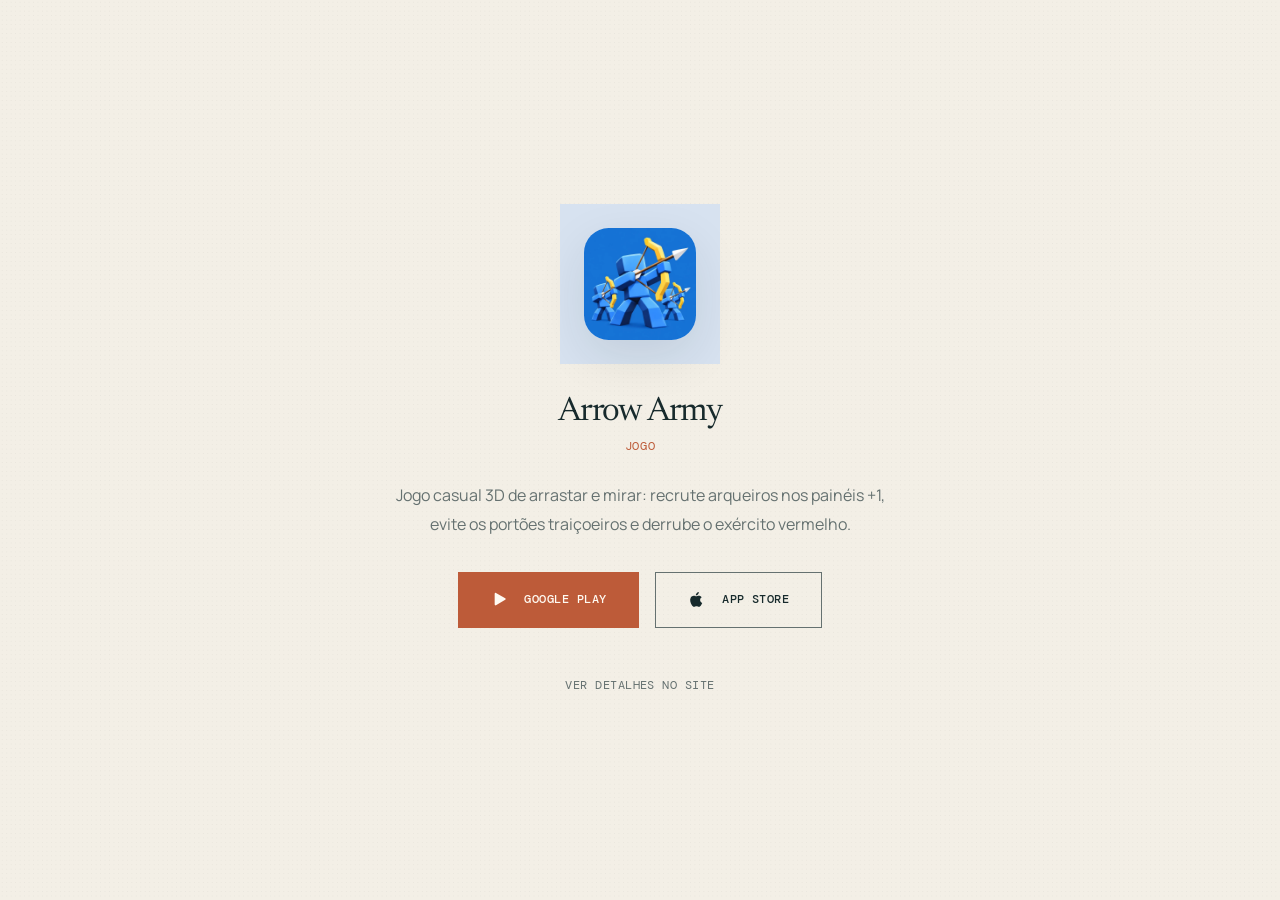
==== ir/arrow-army/index.html @ cd556f55 "feat: add intelligent redirection for app stores with new short links - Implemented a new feature fo" ====
<!DOCTYPE html>
<html lang="pt-BR">
<head>
  <meta charset="UTF-8">
  <meta name="viewport" content="width=device-width, initial-scale=1.0">
  <meta name="theme-color" content="#f3efe6">
  <meta name="robots" content="noindex, nofollow">
  <meta name="description" content="Jogo casual 3D de arrastar e mirar: recrute arqueiros nos painéis +1, evite os portões traiçoeiros e derrube o exército vermelho.">
  <meta property="og:title" content="Arrow Army — AS Software">
  <meta property="og:description" content="Jogo casual 3D de arrastar e mirar: recrute arqueiros nos painéis +1, evite os portões traiçoeiros e derrube o exército vermelho.">
  <meta property="og:type" content="website">
  <meta property="og:url" content="https://andresalvador.com/ir/arrow-army/">
  <meta property="og:image" content="https://andresalvador.com/assets/img/apps/arrow-army.webp">
  <meta property="og:image:width" content="512">
  <meta property="og:image:height" content="512">
  <meta property="og:image:alt" content="Ícone do aplicativo Arrow Army">
  <meta name="twitter:card" content="summary">
  <meta name="twitter:title" content="Arrow Army — AS Software">
  <meta name="twitter:description" content="Jogo casual 3D de arrastar e mirar: recrute arqueiros nos painéis +1, evite os portões traiçoeiros e derrube o exército vermelho.">
  <meta name="twitter:image" content="https://andresalvador.com/assets/img/apps/arrow-army.webp">
  <title>Arrow Army — AS Software</title>
  <link rel="icon" href="../../assets/img/favicon.svg" type="image/svg+xml">

  <link rel="preconnect" href="https://fonts.googleapis.com">
  <link rel="preconnect" href="https://fonts.gstatic.com" crossorigin>
  <link href="https://fonts.googleapis.com/css2?family=DM+Mono:wght@300;400;500&family=Manrope:wght@400;500;600&family=Newsreader:opsz,wght@6..72,400;6..72,500&display=swap" rel="stylesheet">

  <link rel="stylesheet" href="../../assets/css/base/_tokens.css">
  <link rel="stylesheet" href="../../assets/css/base/_reset.css">
  <link rel="stylesheet" href="../../assets/css/base/_base.css">
  <link rel="stylesheet" href="../../assets/css/components/_button.css">
  <link rel="stylesheet" href="../../assets/css/components/_app-directory.css">
  <link rel="stylesheet" href="../../assets/css/components/_redirect.css">
  <script>document.documentElement.classList.add("js");</script>
</head>
<body>
  <main class="redirect">
    <article class="app-detail app-detail--arrow-army is-active" data-store-redirect>
      <div class="app-detail__visual">
        <img src="../../assets/img/apps/arrow-army.webp" width="512" height="512" alt="Ícone do aplicativo Arrow Army">
      </div>
      <h1 class="app-detail__title">Arrow Army</h1>
      <p class="app-detail__category">Jogo</p>
      <p class="app-detail__description">Jogo casual 3D de arrastar e mirar: recrute arqueiros nos painéis +1, evite os portões traiçoeiros e derrube o exército vermelho.</p>
      <div class="app-detail__actions">
        <a class="btn btn--primary" href="https://play.google.com/store/apps/details?id=com.andre.gamefunmobile" target="_blank" rel="noopener" data-store="android"><svg viewBox="0 0 24 24" aria-hidden="true"><path d="M5 3.6c0-.9 1-1.5 1.8-1L19.4 10c.8.5.8 1.6 0 2.1L6.8 19.5c-.8.5-1.8-.1-1.8-1V3.6Z"/></svg>Google Play</a>
        <a class="btn btn--secondary" href="https://apps.apple.com/br/app/arrow-army/id6821693055" target="_blank" rel="noopener" data-store="ios"><svg viewBox="0 0 24 24" aria-hidden="true"><path d="M16.5 12.3c0-2.6 2.1-3.8 2.2-3.9-1.2-1.7-3-2-3.7-2-1.6-.2-3 .9-3.8.9-.8 0-2-.9-3.3-.9-1.7 0-3.3 1-4.1 2.5-1.8 3.1-.5 7.6 1.3 10.1.9 1.2 1.9 2.6 3.2 2.6 1.3-.1 1.8-.8 3.3-.8 1.5 0 1.9.8 3.3.8 1.4 0 2.2-1.2 3.1-2.5.8-1.1 1.2-2.2 1.4-2.7-1.7-.7-2.9-2.4-2.9-4.1Z"/><path d="M13.7 4.6c.7-.9 1.2-2.1 1.1-3.3-1 .1-2.3.7-3 1.6-.7.8-1.3 2.1-1.1 3.3 1.1.1 2.3-.6 3-1.6Z"/></svg>App Store</a>
      </div>
      <a class="app-detail__back" href="../../apps.html#app-detail-arrow-army">Ver detalhes no site</a>
    </article>
  </main>

  <script src="../../assets/js/main.js?v=20261017"></script>
</body>
</html>
---- assets/css/base/_tokens.css ----
:root {
  /* Palette: parchment, ink and oxidised copper. */
  --color-bg: #f3efe6;
  --color-bg-soft: #f8f5ef;
  --color-surface: #ebe5da;
  --color-surface-dark: #183235;
  --color-surface-dark-soft: rgba(24, 50, 53, 0.9);
  --color-text: #172a2c;
  --color-text-muted: #657170;
  --color-primary: #bd5b39;
  --color-primary-hover: #9d452b;
  --color-primary-contrast: #fffaf2;
  --color-accent: #bd5b39;
  --color-sage: #809186;
  --color-gold: #c8a36a;
  --color-border: #d8cdbd;
  --color-border-dark: #355052;
  --color-white: #fffdf8;

  --font-heading: "Newsreader", "Iowan Old Style", "Palatino Linotype", Georgia, serif;
  --font-body: "Manrope", "Avenir Next", Arial, sans-serif;
  --font-mono: "DM Mono", "SFMono-Regular", Consolas, monospace;

  --fs-100: 0.6875rem;
  --fs-200: 0.75rem;
  --fs-300: 0.875rem;
  --fs-400: 1rem;
  --fs-500: 1.25rem;
  --fs-600: 1.75rem;
  --fs-650: 2.1rem;
  --fs-700: clamp(2.4rem, 4.1vw, 4.1rem);
  --fs-800: clamp(3.5rem, 6.3vw, 6.2rem);

  --fw-light: 300;
  --fw-regular: 400;
  --fw-medium: 500;
  --fw-semibold: 600;

  --lh-tight: 0.96;
  --lh-snug: 1.16;
  --lh-normal: 1.65;
  --lh-loose: 1.85;

  --space-050: 0.25rem;
  --space-100: 0.5rem;
  --space-150: 0.625rem;
  --space-200: 0.75rem;
  --space-300: 1rem;
  --space-400: 1.5rem;
  --space-500: 2rem;
  --space-600: 3rem;
  --space-700: 4rem;
  --space-800: 6rem;
  --space-900: 8rem;
  --space-1000: 10rem;

  --container-max: 90rem;
  --container-copy: 78rem;
  --container-padding: clamp(1.25rem, 4vw, 4rem);
  --header-height: 5.75rem;

  --radius-sm: 0.375rem;
  --radius-md: 0.75rem;
  --radius-lg: 1.5rem;
  --radius-xl: 2rem;
  --radius-full: 999rem;

  --shadow-sm: 0 0.25rem 1rem rgba(23, 42, 44, 0.06);
  --shadow-md: 0 1rem 3rem rgba(23, 42, 44, 0.1);
  --shadow-lg: 0 2rem 5rem rgba(23, 42, 44, 0.14);

  --transition-fast: 180ms cubic-bezier(0.2, 0.8, 0.2, 1);
  --transition-base: 420ms cubic-bezier(0.16, 1, 0.3, 1);
  --transition-slow: 900ms cubic-bezier(0.16, 1, 0.3, 1);

  --z-header: 100;
  --z-overlay: 200;
  --z-modal: 300;
}
---- assets/css/base/_base.css ----
html {
  scroll-padding-top: var(--header-height);
  /* `clip` (em vez de `hidden`) impede o pan lateral no iOS Safari sem
     transformar o documento em contêiner de rolagem. */
  overflow-x: clip;
}

body {
  overflow-x: hidden;
  overflow-x: clip;
  overflow-wrap: break-word;
  font-family: var(--font-body);
  font-size: var(--fs-400);
  font-weight: var(--fw-regular);
  color: var(--color-text);
  background: var(--color-bg);
}

body::before {
  position: fixed;
  inset: 0;
  z-index: -1;
  pointer-events: none;
  opacity: 0.35;
  content: "";
  background-image: radial-gradient(rgba(23, 42, 44, 0.13) 0.035rem, transparent 0.035rem);
  background-size: 0.28rem 0.28rem;
}

h1,
h2,
h3,
h4 {
  font-family: var(--font-heading);
  font-weight: var(--fw-regular);
  line-height: var(--lh-tight);
  letter-spacing: -0.035em;
  color: var(--color-text);
}

h1 { font-size: var(--fs-800); }
h2 { font-size: var(--fs-700); }
h3 { font-size: var(--fs-600); }
h4 { font-size: var(--fs-500); }

h1 em,
h2 em {
  font-weight: var(--fw-regular);
  color: var(--color-primary);
}

p { max-width: 65ch; }

small {
  font-size: var(--fs-200);
  color: var(--color-text-muted);
}

::selection {
  color: var(--color-primary-contrast);
  background: var(--color-primary);
}

:focus-visible {
  outline: 0.125rem solid var(--color-accent);
  outline-offset: 0.25rem;
}

.skip-link {
  position: fixed;
  top: var(--space-300);
  left: var(--space-300);
  z-index: var(--z-modal);
  padding: var(--space-200) var(--space-400);
  color: var(--color-white);
  background: var(--color-text);
  transform: translateY(-200%);
  transition: transform var(--transition-fast);
}

.skip-link:focus { transform: translateY(0); }

@media (max-width: 768px) {
  body { font-size: var(--fs-300); }
}
---- assets/css/components/_button.css ----
.btn {
  display: inline-flex;
  align-items: center;
  justify-content: center;
  gap: var(--space-300);
  min-height: 3.5rem;
  padding: var(--space-300) var(--space-500);
  border: 0.0625rem solid transparent;
  border-radius: 0;
  font-family: var(--font-mono);
  font-size: var(--fs-200);
  font-weight: var(--fw-medium);
  letter-spacing: 0.04em;
  text-transform: uppercase;
  white-space: nowrap;
  transition: color var(--transition-fast), background-color var(--transition-fast), border-color var(--transition-fast), transform var(--transition-fast);
}

.btn:hover { transform: translateY(-0.15rem); }
.btn:active { transform: translateY(0); }

.btn--primary {
  color: var(--color-primary-contrast);
  background: var(--color-primary);
  border-color: var(--color-primary);
}

.btn--primary:hover {
  background: var(--color-primary-hover);
  border-color: var(--color-primary-hover);
}

.btn--secondary {
  color: var(--color-text);
  background: transparent;
  border-color: var(--color-text-muted);
}

.btn--secondary:hover {
  color: var(--color-bg-soft);
  background: var(--color-text);
  border-color: var(--color-text);
}
---- assets/css/components/_app-directory.css ----
/* Diretório de apps — serve a página apps.html: lista todos os apps e
   exibe o detalhe de um app por vez, centralizado, na mesma página. */

.app-directory__back {
  display: inline-flex;
  align-items: center;
  gap: var(--space-100);
  margin-bottom: var(--space-500);
  font-family: var(--font-mono);
  font-size: var(--fs-200);
  letter-spacing: 0.04em;
  text-transform: uppercase;
  color: var(--color-text-muted);
  transition: color var(--transition-fast);
}

.app-directory__back:hover { color: var(--color-primary); }

.app-list {
  display: grid;
  gap: var(--space-300);
}

.app-list__item {
  display: grid;
  grid-template-columns: auto minmax(0, 1fr) auto;
  align-items: center;
  gap: var(--space-400);
  padding: var(--space-400);
  border: 0.0625rem solid var(--color-border);
  transition: transform var(--transition-base), border-color var(--transition-base);
}

.app-list__item:hover,
.app-list__item:focus-visible {
  border-color: var(--color-primary);
  transform: translateX(0.5rem);
}

.app-list__icon {
  display: grid;
  place-items: center;
  width: 4.5rem;
  aspect-ratio: 1;
  background: var(--app-wash);
}

.app-list__icon img {
  width: 3rem;
  border-radius: 22%;
  box-shadow: var(--shadow-sm);
}

.app-list__body {
  display: flex;
  align-items: baseline;
  flex-wrap: wrap;
  column-gap: var(--space-300);
  min-width: 0;
}

.app-list__name {
  font-size: var(--fs-500);
  color: var(--color-text);
}

.app-list__category {
  font-family: var(--font-mono);
  font-size: var(--fs-100);
  letter-spacing: 0.06em;
  text-transform: uppercase;
  color: var(--color-primary);
}

.app-list__arrow {
  color: var(--color-primary);
  transition: transform var(--transition-fast);
}

.app-list__item:hover .app-list__arrow,
.app-list__item:focus-visible .app-list__arrow {
  transform: translateX(0.25rem);
}

/* Detalhe centralizado */
.app-detail {
  display: grid;
  justify-items: center;
  max-width: 36rem;
  margin-inline: auto;
  padding-block: var(--space-700);
  text-align: center;
}

.app-detail__visual {
  display: grid;
  place-items: center;
  width: 10rem;
  aspect-ratio: 1;
  margin-bottom: var(--space-500);
  background: var(--app-wash);
}

.app-detail__visual img {
  width: 7rem;
  border-radius: 22%;
  box-shadow: var(--shadow-md);
}

.app-detail__title { font-size: var(--fs-650); }

.app-detail__category {
  margin-top: var(--space-100);
  font-family: var(--font-mono);
  font-size: var(--fs-200);
  letter-spacing: 0.06em;
  text-transform: uppercase;
  color: var(--color-primary);
}

.app-detail__description {
  max-width: 32rem;
  margin-top: var(--space-400);
  line-height: var(--lh-loose);
  color: var(--color-text-muted);
}

.app-detail__actions {
  display: flex;
  flex-wrap: wrap;
  justify-content: center;
  gap: var(--space-300);
  margin-top: var(--space-500);
}

.app-detail__actions svg {
  width: 1.1rem;
  fill: currentColor;
}

.app-detail__back {
  margin-top: var(--space-600);
  font-family: var(--font-mono);
  font-size: var(--fs-200);
  letter-spacing: 0.04em;
  text-transform: uppercase;
  color: var(--color-text-muted);
  transition: color var(--transition-fast);
}

.app-detail__back:hover { color: var(--color-primary); }

/* Rodapé do detalhe: copiar o link curto do app e voltar para a lista */
.app-detail__footer {
  display: flex;
  flex-wrap: wrap;
  align-items: center;
  justify-content: center;
  gap: var(--space-200) var(--space-300);
  margin-top: var(--space-600);
}

.app-detail__footer .app-detail__back { margin-top: 0; }

.app-detail__copy {
  display: none;
  align-items: center;
  gap: var(--space-100);
  font-family: var(--font-mono);
  font-size: var(--fs-200);
  letter-spacing: 0.04em;
  text-transform: uppercase;
  white-space: nowrap;
  color: var(--color-text-muted);
  transition: color var(--transition-fast);
}

.js .app-detail__copy { display: inline-flex; }

.app-detail__copy:hover { color: var(--color-primary); }

.app-detail__copy.is-copied { color: var(--color-sage); }

.app-detail__copy svg {
  flex-shrink: 0;
  width: 1rem;
  fill: none;
  stroke: currentColor;
  stroke-linecap: round;
  stroke-linejoin: round;
  stroke-width: 1.5;
}

/* Wash por app — compartilhado entre item da lista e painel de detalhe */
.app-list__item--luma,
.app-detail--luma { --app-wash: #ddd9d2; }

.app-list__item--celllab,
.app-detail--celllab { --app-wash: #d6ebe3; }

.app-list__item--flora,
.app-detail--flora { --app-wash: #f0dddd; }

.app-list__item--radio,
.app-detail--radio { --app-wash: #eee0d8; }

.app-list__item--arrow-army,
.app-detail--arrow-army { --app-wash: #d7e2f0; }

/* Estado da página: lista ou detalhe. Sem JS, ambos ficam visíveis e
   navegáveis por âncora — segue o precedente de _portfolio.css:641. */
.js .app-list.is-hidden { display: none; }
.js .app-detail { display: none; }
.js .app-detail.is-active { display: grid; }

/* Modo de detalhe: com um app aberto, a tela mostra só o card do app,
   centralizado na altura restante da viewport, sem cabeçalho de coleção,
   link "voltar ao site" ou rodapé do site — e sem permitir rolagem. */
body.app-detail-open { overflow: hidden; }

body.app-detail-open .app-directory__back,
body.app-detail-open .collection-heading,
body.app-detail-open .site-footer {
  display: none;
}

body.app-detail-open .apps-section {
  display: flex;
  flex-direction: column;
  justify-content: center;
  align-items: center;
  min-height: 100vh;
  padding-block: 0;
  padding-top: var(--header-height);
  box-sizing: border-box;
}

body.app-detail-open .app-detail {
  padding-block: var(--space-400);
}

@media (max-height: 700px) {
  body.app-detail-open .app-detail { padding-block: var(--space-300); }
  body.app-detail-open .app-detail__visual { width: 6rem; margin-bottom: var(--space-300); }
  body.app-detail-open .app-detail__visual img { width: 4.25rem; }
  body.app-detail-open .app-detail__description { margin-top: var(--space-300); }
  body.app-detail-open .app-detail__actions { margin-top: var(--space-300); }
  body.app-detail-open .app-detail__footer { margin-top: var(--space-400); }
}

/* Botão "Ver todos os apps" no fim da seção Aplicativos da landing */
.app-grid-footer {
  display: flex;
  justify-content: center;
  margin-top: var(--space-600);
}

@media (max-width: 1180px) {
  .app-detail { padding-block: var(--space-600); }
}

@media (max-width: 768px) {
  .app-list__item { gap: var(--space-300); padding: var(--space-300); }
  .app-list__icon { width: 3.75rem; }
  .app-list__icon img { width: 2.5rem; }
  .app-detail__visual { width: 8.5rem; }
  .app-detail__visual img { width: 6rem; }
}

@media (max-width: 540px) {
  .app-list__item { grid-template-columns: auto minmax(0, 1fr); }
  .app-list__arrow { display: none; }
  .app-list__body { flex-direction: column; align-items: flex-start; gap: var(--space-050); }
  .app-detail__visual { width: 7rem; }
  .app-detail__visual img { width: 5rem; }
  .app-detail__actions { align-items: stretch; flex-direction: column; }
}
---- assets/css/components/_redirect.css ----
/* Página de redirecionamento — /ir/<slug>/: reaproveita o card de detalhe
   de _app-directory.css e o centraliza na viewport. No celular, o JS troca
   a página pela loja assim que o DOM carrega; no desktop, o card fica
   visível com os dois botões. */

.redirect {
  display: grid;
  place-items: center;
  min-height: 100vh;
  padding: var(--space-500) var(--container-padding);
}

.redirect .app-detail {
  width: 100%;
  padding-block: 0;
}

@media (max-height: 700px) {
  .redirect { padding-block: var(--space-300); }
}
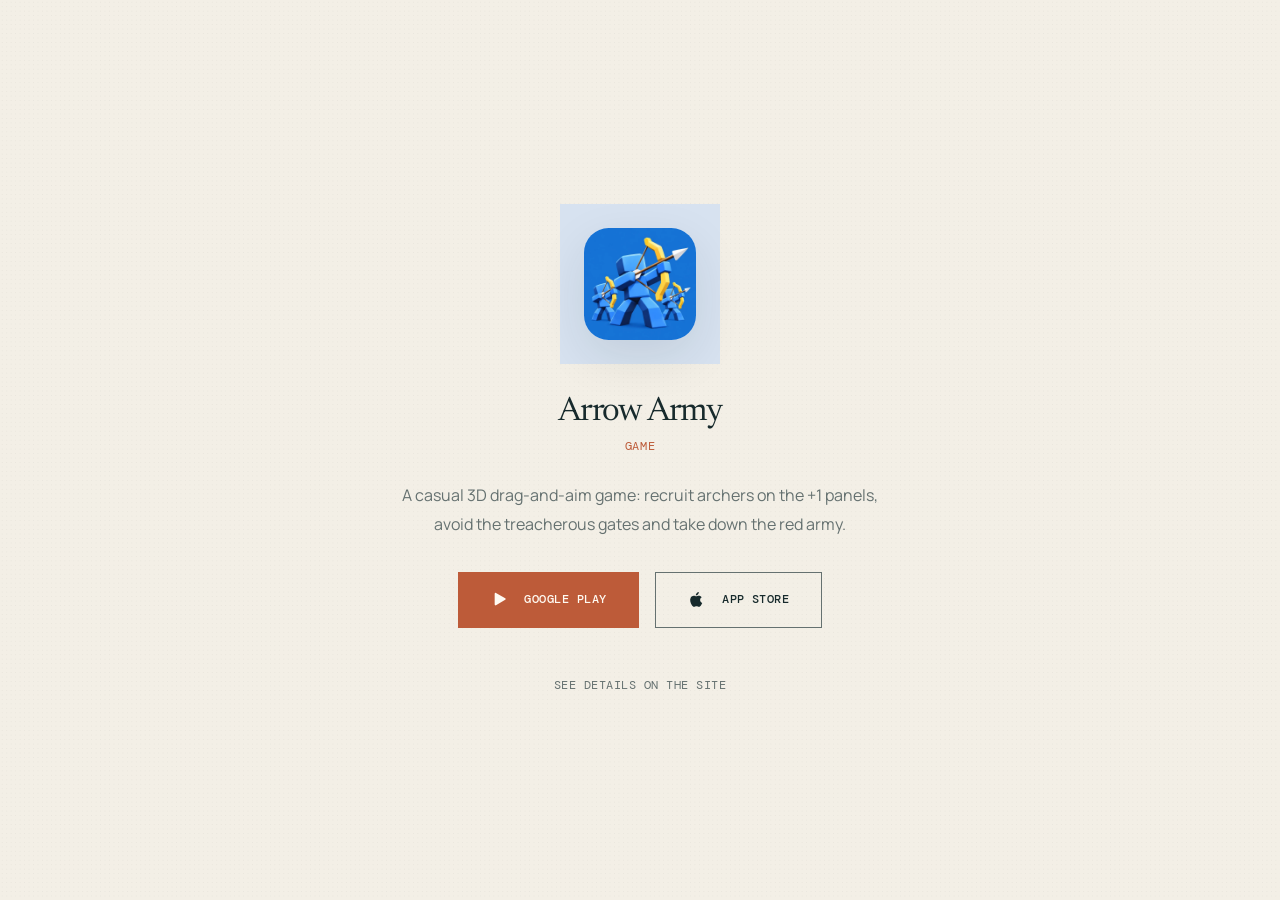
==== commit 0e2846b1: "Refactor meta tags and descriptions for localization in app pages - Updated meta descriptions and Op" ====
--- a/ir/arrow-army/index.html
+++ b/ir/arrow-army/index.html
@@ -5,18 +5,18 @@
   <meta name="viewport" content="width=device-width, initial-scale=1.0">
   <meta name="theme-color" content="#f3efe6">
   <meta name="robots" content="noindex, nofollow">
-  <meta name="description" content="Jogo casual 3D de arrastar e mirar: recrute arqueiros nos painéis +1, evite os portões traiçoeiros e derrube o exército vermelho.">
+  <meta name="description" content="Jogo casual 3D de arrastar e mirar: recrute arqueiros nos painéis +1, evite os portões traiçoeiros e derrube o exército vermelho." data-i18n-attr="content:app.arrow.desc">
   <meta property="og:title" content="Arrow Army — AS Software">
-  <meta property="og:description" content="Jogo casual 3D de arrastar e mirar: recrute arqueiros nos painéis +1, evite os portões traiçoeiros e derrube o exército vermelho.">
+  <meta property="og:description" content="Jogo casual 3D de arrastar e mirar: recrute arqueiros nos painéis +1, evite os portões traiçoeiros e derrube o exército vermelho." data-i18n-attr="content:app.arrow.desc">
   <meta property="og:type" content="website">
   <meta property="og:url" content="https://andresalvador.com/ir/arrow-army/">
   <meta property="og:image" content="https://andresalvador.com/assets/img/apps/arrow-army.webp">
   <meta property="og:image:width" content="512">
   <meta property="og:image:height" content="512">
-  <meta property="og:image:alt" content="Ícone do aplicativo Arrow Army">
+  <meta property="og:image:alt" content="Ícone do aplicativo Arrow Army" data-i18n-attr="content:app.iconAlt" data-i18n-name="Arrow Army">
   <meta name="twitter:card" content="summary">
   <meta name="twitter:title" content="Arrow Army — AS Software">
-  <meta name="twitter:description" content="Jogo casual 3D de arrastar e mirar: recrute arqueiros nos painéis +1, evite os portões traiçoeiros e derrube o exército vermelho.">
+  <meta name="twitter:description" content="Jogo casual 3D de arrastar e mirar: recrute arqueiros nos painéis +1, evite os portões traiçoeiros e derrube o exército vermelho." data-i18n-attr="content:app.arrow.desc">
   <meta name="twitter:image" content="https://andresalvador.com/assets/img/apps/arrow-army.webp">
   <title>Arrow Army — AS Software</title>
   <link rel="icon" href="../../assets/img/favicon.svg" type="image/svg+xml">
@@ -37,19 +37,21 @@
   <main class="redirect">
     <article class="app-detail app-detail--arrow-army is-active" data-store-redirect>
       <div class="app-detail__visual">
-        <img src="../../assets/img/apps/arrow-army.webp" width="512" height="512" alt="Ícone do aplicativo Arrow Army">
+        <img src="../../assets/img/apps/arrow-army.webp" width="512" height="512" alt="Ícone do aplicativo Arrow Army" data-i18n-attr="alt:app.iconAlt" data-i18n-name="Arrow Army">
       </div>
       <h1 class="app-detail__title">Arrow Army</h1>
-      <p class="app-detail__category">Jogo</p>
-      <p class="app-detail__description">Jogo casual 3D de arrastar e mirar: recrute arqueiros nos painéis +1, evite os portões traiçoeiros e derrube o exército vermelho.</p>
+      <p class="app-detail__category" data-i18n="app.arrow.category">Jogo</p>
+      <p class="app-detail__description" data-i18n="app.arrow.desc">Jogo casual 3D de arrastar e mirar: recrute arqueiros nos painéis +1, evite os portões traiçoeiros e derrube o exército vermelho.</p>
       <div class="app-detail__actions">
         <a class="btn btn--primary" href="https://play.google.com/store/apps/details?id=com.andre.gamefunmobile" target="_blank" rel="noopener" data-store="android"><svg viewBox="0 0 24 24" aria-hidden="true"><path d="M5 3.6c0-.9 1-1.5 1.8-1L19.4 10c.8.5.8 1.6 0 2.1L6.8 19.5c-.8.5-1.8-.1-1.8-1V3.6Z"/></svg>Google Play</a>
         <a class="btn btn--secondary" href="https://apps.apple.com/br/app/arrow-army/id6821693055" target="_blank" rel="noopener" data-store="ios"><svg viewBox="0 0 24 24" aria-hidden="true"><path d="M16.5 12.3c0-2.6 2.1-3.8 2.2-3.9-1.2-1.7-3-2-3.7-2-1.6-.2-3 .9-3.8.9-.8 0-2-.9-3.3-.9-1.7 0-3.3 1-4.1 2.5-1.8 3.1-.5 7.6 1.3 10.1.9 1.2 1.9 2.6 3.2 2.6 1.3-.1 1.8-.8 3.3-.8 1.5 0 1.9.8 3.3.8 1.4 0 2.2-1.2 3.1-2.5.8-1.1 1.2-2.2 1.4-2.7-1.7-.7-2.9-2.4-2.9-4.1Z"/><path d="M13.7 4.6c.7-.9 1.2-2.1 1.1-3.3-1 .1-2.3.7-3 1.6-.7.8-1.3 2.1-1.1 3.3 1.1.1 2.3-.6 3-1.6Z"/></svg>App Store</a>
       </div>
-      <a class="app-detail__back" href="../../apps.html#app-detail-arrow-army">Ver detalhes no site</a>
+      <a class="app-detail__back" href="../../apps.html#app-detail-arrow-army" data-i18n="redirect.details">Ver detalhes no site</a>
     </article>
   </main>
 
-  <script src="../../assets/js/main.js?v=20261017"></script>
+  <script src="../../assets/js/locales.js?v=20261102"></script>
+  <script src="../../assets/js/i18n.js?v=20261102"></script>
+  <script src="../../assets/js/main.js?v=20261102"></script>
 </body>
 </html>
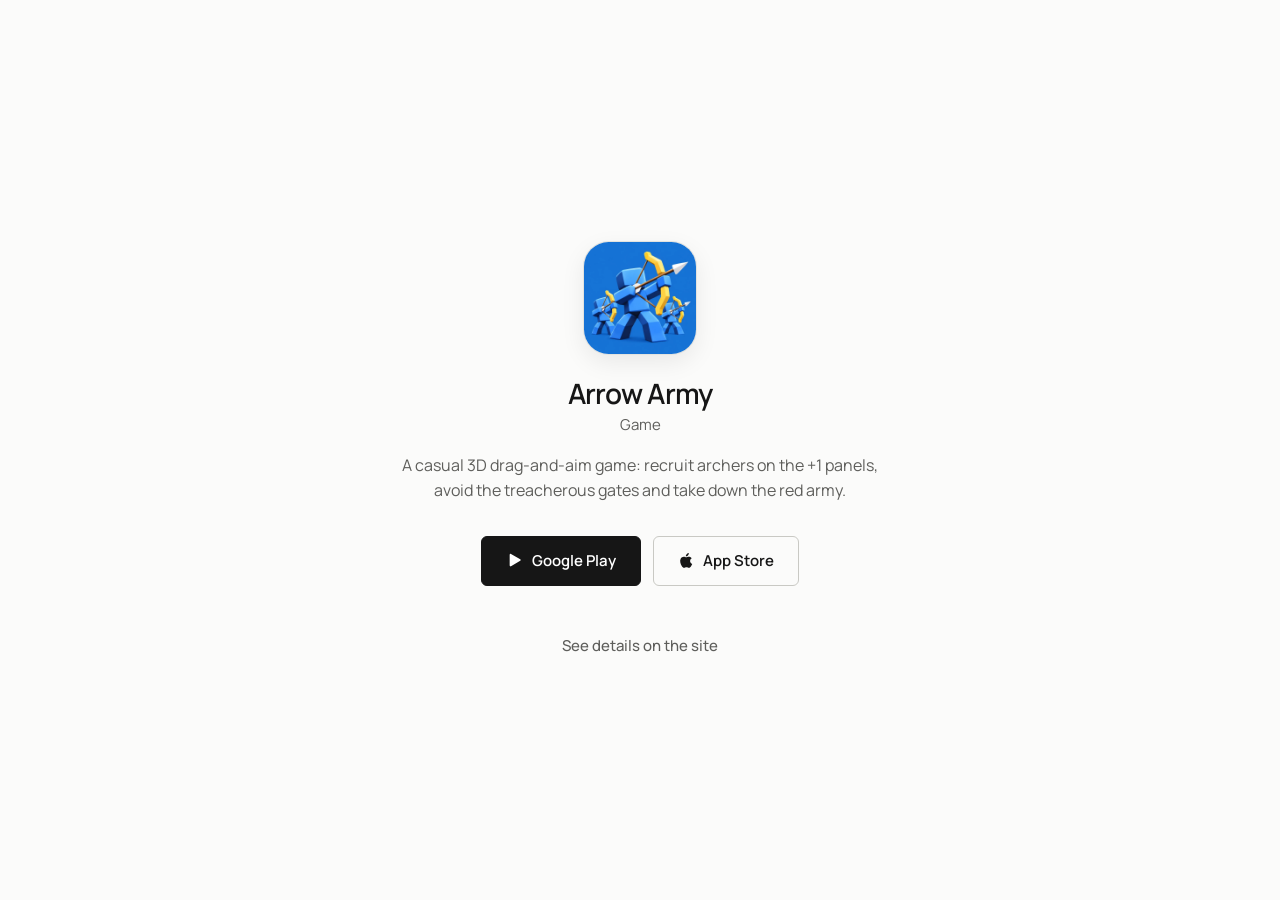
==== commit 28fe74f2: "refactor: update styles and dependencies across the project - Adjusted padding values in layout styl" ====
--- a/ir/arrow-army/index.html
+++ b/ir/arrow-army/index.html
@@ -3,7 +3,7 @@
 <head>
   <meta charset="UTF-8">
   <meta name="viewport" content="width=device-width, initial-scale=1.0">
-  <meta name="theme-color" content="#f3efe6">
+  <meta name="theme-color" content="#fbfbfa">
   <meta name="robots" content="noindex, nofollow">
   <meta name="description" content="Jogo casual 3D de arrastar e mirar: recrute arqueiros nos painéis +1, evite os portões traiçoeiros e derrube o exército vermelho." data-i18n-attr="content:app.arrow.desc">
   <meta property="og:title" content="Arrow Army — AS Software">
@@ -23,14 +23,14 @@
 
   <link rel="preconnect" href="https://fonts.googleapis.com">
   <link rel="preconnect" href="https://fonts.gstatic.com" crossorigin>
-  <link href="https://fonts.googleapis.com/css2?family=DM+Mono:wght@300;400;500&family=Manrope:wght@400;500;600&family=Newsreader:opsz,wght@6..72,400;6..72,500&display=swap" rel="stylesheet">
+  <link href="https://fonts.googleapis.com/css2?family=DM+Mono:wght@400;500&family=Manrope:wght@400;500;600&display=swap" rel="stylesheet">
 
-  <link rel="stylesheet" href="../../assets/css/base/_tokens.css">
-  <link rel="stylesheet" href="../../assets/css/base/_reset.css">
-  <link rel="stylesheet" href="../../assets/css/base/_base.css">
-  <link rel="stylesheet" href="../../assets/css/components/_button.css">
-  <link rel="stylesheet" href="../../assets/css/components/_app-directory.css">
-  <link rel="stylesheet" href="../../assets/css/components/_redirect.css">
+  <link rel="stylesheet" href="../../assets/css/base/_tokens.css?v=20261104">
+  <link rel="stylesheet" href="../../assets/css/base/_reset.css?v=20261104">
+  <link rel="stylesheet" href="../../assets/css/base/_base.css?v=20261104">
+  <link rel="stylesheet" href="../../assets/css/components/_button.css?v=20261104">
+  <link rel="stylesheet" href="../../assets/css/components/_app-directory.css?v=20261104">
+  <link rel="stylesheet" href="../../assets/css/components/_redirect.css?v=20261104">
   <script>document.documentElement.classList.add("js");</script>
 </head>
 <body>
--- a/assets/css/base/_tokens.css
+++ b/assets/css/base/_tokens.css
@@ -1,45 +1,49 @@
 :root {
-  /* Palette: parchment, ink and oxidised copper. */
-  --color-bg: #f3efe6;
-  --color-bg-soft: #f8f5ef;
-  --color-surface: #ebe5da;
-  --color-surface-dark: #183235;
-  --color-surface-dark-soft: rgba(24, 50, 53, 0.9);
-  --color-text: #172a2c;
-  --color-text-muted: #657170;
-  --color-primary: #bd5b39;
-  --color-primary-hover: #9d452b;
-  --color-primary-contrast: #fffaf2;
-  --color-accent: #bd5b39;
-  --color-sage: #809186;
-  --color-gold: #c8a36a;
-  --color-border: #d8cdbd;
-  --color-border-dark: #355052;
-  --color-white: #fffdf8;
+  /* Palette: neutros limpos + o cobre do logo como único acento. */
+  --color-bg: #fbfbfa;
+  --color-bg-soft: #ffffff;
+  --color-surface: #f1f1ef;
+  --color-surface-dark: #161616;
+  --color-surface-darker: #0f0f0f;
+  --color-text: #161616;
+  --color-text-muted: #5e5e5b;
+  --color-primary: #b4532f;
+  --color-primary-hover: #94421f;
+  --color-primary-contrast: #ffffff;
+  --color-accent: #b4532f;
+  --color-success: #2f7a4f;
+  --color-border: #e3e3df;
+  --color-border-strong: #c9c9c4;
+  --color-border-dark: #2c2c2a;
+  --color-border-dark-strong: #4a4a47;
+  --color-white: #ffffff;
+  --color-on-dark: #f3f3f1;
+  --color-on-dark-muted: #a3a39e;
+  --color-on-dark-accent: #e0875f;
 
-  --font-heading: "Newsreader", "Iowan Old Style", "Palatino Linotype", Georgia, serif;
-  --font-body: "Manrope", "Avenir Next", Arial, sans-serif;
+  --font-heading: "Manrope", system-ui, -apple-system, "Segoe UI", Roboto, sans-serif;
+  --font-body: "Manrope", system-ui, -apple-system, "Segoe UI", Roboto, sans-serif;
   --font-mono: "DM Mono", "SFMono-Regular", Consolas, monospace;
 
-  --fs-100: 0.6875rem;
-  --fs-200: 0.75rem;
-  --fs-300: 0.875rem;
+  --fs-100: 0.75rem;
+  --fs-200: 0.8125rem;
+  --fs-300: 0.9375rem;
   --fs-400: 1rem;
-  --fs-500: 1.25rem;
-  --fs-600: 1.75rem;
-  --fs-650: 2.1rem;
-  --fs-700: clamp(2.4rem, 4.1vw, 4.1rem);
-  --fs-800: clamp(3.5rem, 6.3vw, 6.2rem);
+  --fs-500: 1.125rem;
+  --fs-600: 1.375rem;
+  --fs-650: 1.75rem;
+  --fs-700: clamp(1.75rem, 3vw, 2.5rem);
+  --fs-800: clamp(2.5rem, 5vw, 4rem);
 
   --fw-light: 300;
   --fw-regular: 400;
   --fw-medium: 500;
   --fw-semibold: 600;
 
-  --lh-tight: 0.96;
-  --lh-snug: 1.16;
-  --lh-normal: 1.65;
-  --lh-loose: 1.85;
+  --lh-tight: 1.1;
+  --lh-snug: 1.3;
+  --lh-normal: 1.6;
+  --lh-loose: 1.7;
 
   --space-050: 0.25rem;
   --space-100: 0.5rem;
@@ -54,24 +58,27 @@
   --space-900: 8rem;
   --space-1000: 10rem;
 
-  --container-max: 90rem;
-  --container-copy: 78rem;
-  --container-padding: clamp(1.25rem, 4vw, 4rem);
-  --header-height: 5.75rem;
+  --container-max: 72rem;
+  --container-copy: 46rem;
+  --container-padding: clamp(1.25rem, 4vw, 2.5rem);
+  --header-height: 4.5rem;
 
   --radius-sm: 0.375rem;
   --radius-md: 0.75rem;
-  --radius-lg: 1.5rem;
-  --radius-xl: 2rem;
+  --radius-lg: 1rem;
+  --radius-xl: 1.5rem;
   --radius-full: 999rem;
+  --radius-app-icon: 22%;
 
-  --shadow-sm: 0 0.25rem 1rem rgba(23, 42, 44, 0.06);
-  --shadow-md: 0 1rem 3rem rgba(23, 42, 44, 0.1);
-  --shadow-lg: 0 2rem 5rem rgba(23, 42, 44, 0.14);
+  --shadow-sm: 0 0.0625rem 0.125rem rgba(0, 0, 0, 0.06);
+  --shadow-md: 0 0.5rem 1.5rem rgba(0, 0, 0, 0.08);
+  --shadow-lg: 0 1rem 2.5rem rgba(0, 0, 0, 0.1);
 
-  --transition-fast: 180ms cubic-bezier(0.2, 0.8, 0.2, 1);
-  --transition-base: 420ms cubic-bezier(0.16, 1, 0.3, 1);
-  --transition-slow: 900ms cubic-bezier(0.16, 1, 0.3, 1);
+  --border-hairline: 0.0625rem;
+
+  --transition-fast: 150ms ease;
+  --transition-base: 250ms ease;
+  --transition-slow: 500ms ease;
 
   --z-header: 100;
   --z-overlay: 200;
--- a/assets/css/base/_base.css
+++ b/assets/css/base/_base.css
@@ -12,19 +12,9 @@
   font-family: var(--font-body);
   font-size: var(--fs-400);
   font-weight: var(--fw-regular);
+  line-height: var(--lh-normal);
   color: var(--color-text);
   background: var(--color-bg);
-}
-
-body::before {
-  position: fixed;
-  inset: 0;
-  z-index: -1;
-  pointer-events: none;
-  opacity: 0.35;
-  content: "";
-  background-image: radial-gradient(rgba(23, 42, 44, 0.13) 0.035rem, transparent 0.035rem);
-  background-size: 0.28rem 0.28rem;
 }
 
 h1,
@@ -32,9 +22,9 @@
 h3,
 h4 {
   font-family: var(--font-heading);
-  font-weight: var(--fw-regular);
+  font-weight: var(--fw-semibold);
   line-height: var(--lh-tight);
-  letter-spacing: -0.035em;
+  letter-spacing: -0.025em;
   color: var(--color-text);
 }
 
@@ -43,10 +33,12 @@
 h3 { font-size: var(--fs-600); }
 h4 { font-size: var(--fs-500); }
 
+/* Os títulos ainda trazem <em> nos dicionários; ele é lido como parte da
+   frase, sem itálico nem cor de destaque. */
 h1 em,
 h2 em {
-  font-weight: var(--fw-regular);
-  color: var(--color-primary);
+  font-style: normal;
+  color: inherit;
 }
 
 p { max-width: 65ch; }
@@ -79,7 +71,3 @@
 }
 
 .skip-link:focus { transform: translateY(0); }
-
-@media (max-width: 768px) {
-  body { font-size: var(--fs-300); }
-}
--- a/assets/css/components/_button.css
+++ b/assets/css/components/_button.css
@@ -2,42 +2,35 @@
   display: inline-flex;
   align-items: center;
   justify-content: center;
-  gap: var(--space-300);
-  min-height: 3.5rem;
-  padding: var(--space-300) var(--space-500);
-  border: 0.0625rem solid transparent;
-  border-radius: 0;
-  font-family: var(--font-mono);
-  font-size: var(--fs-200);
-  font-weight: var(--fw-medium);
-  letter-spacing: 0.04em;
-  text-transform: uppercase;
+  gap: var(--space-100);
+  min-height: 3rem;
+  padding: var(--space-200) var(--space-400);
+  border: var(--border-hairline) solid transparent;
+  border-radius: var(--radius-sm);
+  font-family: var(--font-body);
+  font-size: var(--fs-300);
+  font-weight: var(--fw-semibold);
   white-space: nowrap;
-  transition: color var(--transition-fast), background-color var(--transition-fast), border-color var(--transition-fast), transform var(--transition-fast);
+  transition: color var(--transition-fast), background-color var(--transition-fast), border-color var(--transition-fast);
 }
-
-.btn:hover { transform: translateY(-0.15rem); }
-.btn:active { transform: translateY(0); }
 
 .btn--primary {
   color: var(--color-primary-contrast);
-  background: var(--color-primary);
-  border-color: var(--color-primary);
+  background: var(--color-text);
+  border-color: var(--color-text);
 }
 
 .btn--primary:hover {
-  background: var(--color-primary-hover);
-  border-color: var(--color-primary-hover);
+  background: var(--color-primary);
+  border-color: var(--color-primary);
 }
 
 .btn--secondary {
   color: var(--color-text);
   background: transparent;
-  border-color: var(--color-text-muted);
+  border-color: var(--color-border-strong);
 }
 
 .btn--secondary:hover {
-  color: var(--color-bg-soft);
-  background: var(--color-text);
   border-color: var(--color-text);
 }
--- a/assets/css/components/_app-directory.css
+++ b/assets/css/components/_app-directory.css
@@ -6,19 +6,17 @@
   align-items: center;
   gap: var(--space-100);
   margin-bottom: var(--space-500);
-  font-family: var(--font-mono);
-  font-size: var(--fs-200);
-  letter-spacing: 0.04em;
-  text-transform: uppercase;
-  color: var(--color-text-muted);
-  transition: color var(--transition-fast);
-}
-
-.app-directory__back:hover { color: var(--color-primary); }
+  font-size: var(--fs-300);
+  font-weight: var(--fw-medium);
+  color: var(--color-text-muted);
+  transition: color var(--transition-fast);
+}
+
+.app-directory__back:hover { color: var(--color-text); }
 
 .app-list {
   display: grid;
-  gap: var(--space-300);
+  gap: var(--space-200);
 }
 
 .app-list__item {
@@ -26,29 +24,27 @@
   grid-template-columns: auto minmax(0, 1fr) auto;
   align-items: center;
   gap: var(--space-400);
-  padding: var(--space-400);
-  border: 0.0625rem solid var(--color-border);
-  transition: transform var(--transition-base), border-color var(--transition-base);
+  padding: var(--space-300) var(--space-400);
+  border: var(--border-hairline) solid var(--color-border);
+  border-radius: var(--radius-md);
+  background: var(--color-bg-soft);
+  transition: border-color var(--transition-fast);
 }
 
 .app-list__item:hover,
 .app-list__item:focus-visible {
-  border-color: var(--color-primary);
-  transform: translateX(0.5rem);
+  border-color: var(--color-border-strong);
 }
 
 .app-list__icon {
-  display: grid;
-  place-items: center;
-  width: 4.5rem;
-  aspect-ratio: 1;
-  background: var(--app-wash);
+  display: block;
+  width: 3.5rem;
 }
 
 .app-list__icon img {
-  width: 3rem;
-  border-radius: 22%;
-  box-shadow: var(--shadow-sm);
+  width: 100%;
+  border-radius: var(--radius-app-icon);
+  box-shadow: 0 0 0 var(--border-hairline) var(--color-border);
 }
 
 .app-list__body {
@@ -61,25 +57,23 @@
 
 .app-list__name {
   font-size: var(--fs-500);
+  font-weight: var(--fw-semibold);
   color: var(--color-text);
 }
 
 .app-list__category {
-  font-family: var(--font-mono);
-  font-size: var(--fs-100);
-  letter-spacing: 0.06em;
-  text-transform: uppercase;
-  color: var(--color-primary);
+  font-size: var(--fs-300);
+  color: var(--color-text-muted);
 }
 
 .app-list__arrow {
-  color: var(--color-primary);
-  transition: transform var(--transition-fast);
+  color: var(--color-text-muted);
+  transition: color var(--transition-fast);
 }
 
 .app-list__item:hover .app-list__arrow,
 .app-list__item:focus-visible .app-list__arrow {
-  transform: translateX(0.25rem);
+  color: var(--color-text);
 }
 
 /* Detalhe centralizado */
@@ -93,35 +87,28 @@
 }
 
 .app-detail__visual {
-  display: grid;
-  place-items: center;
-  width: 10rem;
-  aspect-ratio: 1;
-  margin-bottom: var(--space-500);
-  background: var(--app-wash);
+  width: 7rem;
+  margin-bottom: var(--space-400);
 }
 
 .app-detail__visual img {
-  width: 7rem;
-  border-radius: 22%;
-  box-shadow: var(--shadow-md);
+  width: 100%;
+  border-radius: var(--radius-app-icon);
+  box-shadow: 0 0 0 var(--border-hairline) var(--color-border), var(--shadow-md);
 }
 
 .app-detail__title { font-size: var(--fs-650); }
 
 .app-detail__category {
-  margin-top: var(--space-100);
-  font-family: var(--font-mono);
-  font-size: var(--fs-200);
-  letter-spacing: 0.06em;
-  text-transform: uppercase;
-  color: var(--color-primary);
+  margin-top: var(--space-050);
+  font-size: var(--fs-300);
+  color: var(--color-text-muted);
 }
 
 .app-detail__description {
   max-width: 32rem;
-  margin-top: var(--space-400);
-  line-height: var(--lh-loose);
+  margin-top: var(--space-300);
+  line-height: var(--lh-normal);
   color: var(--color-text-muted);
 }
 
@@ -129,7 +116,7 @@
   display: flex;
   flex-wrap: wrap;
   justify-content: center;
-  gap: var(--space-300);
+  gap: var(--space-200);
   margin-top: var(--space-500);
 }
 
@@ -140,15 +127,13 @@
 
 .app-detail__back {
   margin-top: var(--space-600);
-  font-family: var(--font-mono);
-  font-size: var(--fs-200);
-  letter-spacing: 0.04em;
-  text-transform: uppercase;
-  color: var(--color-text-muted);
-  transition: color var(--transition-fast);
-}
-
-.app-detail__back:hover { color: var(--color-primary); }
+  font-size: var(--fs-300);
+  font-weight: var(--fw-medium);
+  color: var(--color-text-muted);
+  transition: color var(--transition-fast);
+}
+
+.app-detail__back:hover { color: var(--color-text); }
 
 /* Rodapé do detalhe: copiar o link curto do app e voltar para a lista */
 .app-detail__footer {
@@ -156,7 +141,7 @@
   flex-wrap: wrap;
   align-items: center;
   justify-content: center;
-  gap: var(--space-200) var(--space-300);
+  gap: var(--space-200) var(--space-400);
   margin-top: var(--space-600);
 }
 
@@ -166,10 +151,8 @@
   display: none;
   align-items: center;
   gap: var(--space-100);
-  font-family: var(--font-mono);
-  font-size: var(--fs-200);
-  letter-spacing: 0.04em;
-  text-transform: uppercase;
+  font-size: var(--fs-300);
+  font-weight: var(--fw-medium);
   white-space: nowrap;
   color: var(--color-text-muted);
   transition: color var(--transition-fast);
@@ -177,9 +160,9 @@
 
 .js .app-detail__copy { display: inline-flex; }
 
-.app-detail__copy:hover { color: var(--color-primary); }
-
-.app-detail__copy.is-copied { color: var(--color-sage); }
+.app-detail__copy:hover { color: var(--color-text); }
+
+.app-detail__copy.is-copied { color: var(--color-success); }
 
 .app-detail__copy svg {
   flex-shrink: 0;
@@ -191,24 +174,8 @@
   stroke-width: 1.5;
 }
 
-/* Wash por app — compartilhado entre item da lista e painel de detalhe */
-.app-list__item--luma,
-.app-detail--luma { --app-wash: #ddd9d2; }
-
-.app-list__item--celllab,
-.app-detail--celllab { --app-wash: #d6ebe3; }
-
-.app-list__item--flora,
-.app-detail--flora { --app-wash: #f0dddd; }
-
-.app-list__item--radio,
-.app-detail--radio { --app-wash: #eee0d8; }
-
-.app-list__item--arrow-army,
-.app-detail--arrow-army { --app-wash: #d7e2f0; }
-
 /* Estado da página: lista ou detalhe. Sem JS, ambos ficam visíveis e
-   navegáveis por âncora — segue o precedente de _portfolio.css:641. */
+   navegáveis por âncora — mesmo precedente do [data-reveal] em _portfolio.css. */
 .js .app-list.is-hidden { display: none; }
 .js .app-detail { display: none; }
 .js .app-detail.is-active { display: grid; }
@@ -241,9 +208,8 @@
 
 @media (max-height: 700px) {
   body.app-detail-open .app-detail { padding-block: var(--space-300); }
-  body.app-detail-open .app-detail__visual { width: 6rem; margin-bottom: var(--space-300); }
-  body.app-detail-open .app-detail__visual img { width: 4.25rem; }
-  body.app-detail-open .app-detail__description { margin-top: var(--space-300); }
+  body.app-detail-open .app-detail__visual { width: 4.5rem; margin-bottom: var(--space-300); }
+  body.app-detail-open .app-detail__description { margin-top: var(--space-200); }
   body.app-detail-open .app-detail__actions { margin-top: var(--space-300); }
   body.app-detail-open .app-detail__footer { margin-top: var(--space-400); }
 }
@@ -252,7 +218,7 @@
 .app-grid-footer {
   display: flex;
   justify-content: center;
-  margin-top: var(--space-600);
+  margin-top: var(--space-500);
 }
 
 @media (max-width: 1180px) {
@@ -261,17 +227,14 @@
 
 @media (max-width: 768px) {
   .app-list__item { gap: var(--space-300); padding: var(--space-300); }
-  .app-list__icon { width: 3.75rem; }
-  .app-list__icon img { width: 2.5rem; }
-  .app-detail__visual { width: 8.5rem; }
-  .app-detail__visual img { width: 6rem; }
+  .app-list__icon { width: 3rem; }
+  .app-detail__visual { width: 6rem; }
 }
 
 @media (max-width: 540px) {
   .app-list__item { grid-template-columns: auto minmax(0, 1fr); }
   .app-list__arrow { display: none; }
   .app-list__body { flex-direction: column; align-items: flex-start; gap: var(--space-050); }
-  .app-detail__visual { width: 7rem; }
-  .app-detail__visual img { width: 5rem; }
+  .app-detail__visual { width: 5rem; }
   .app-detail__actions { align-items: stretch; flex-direction: column; }
 }
